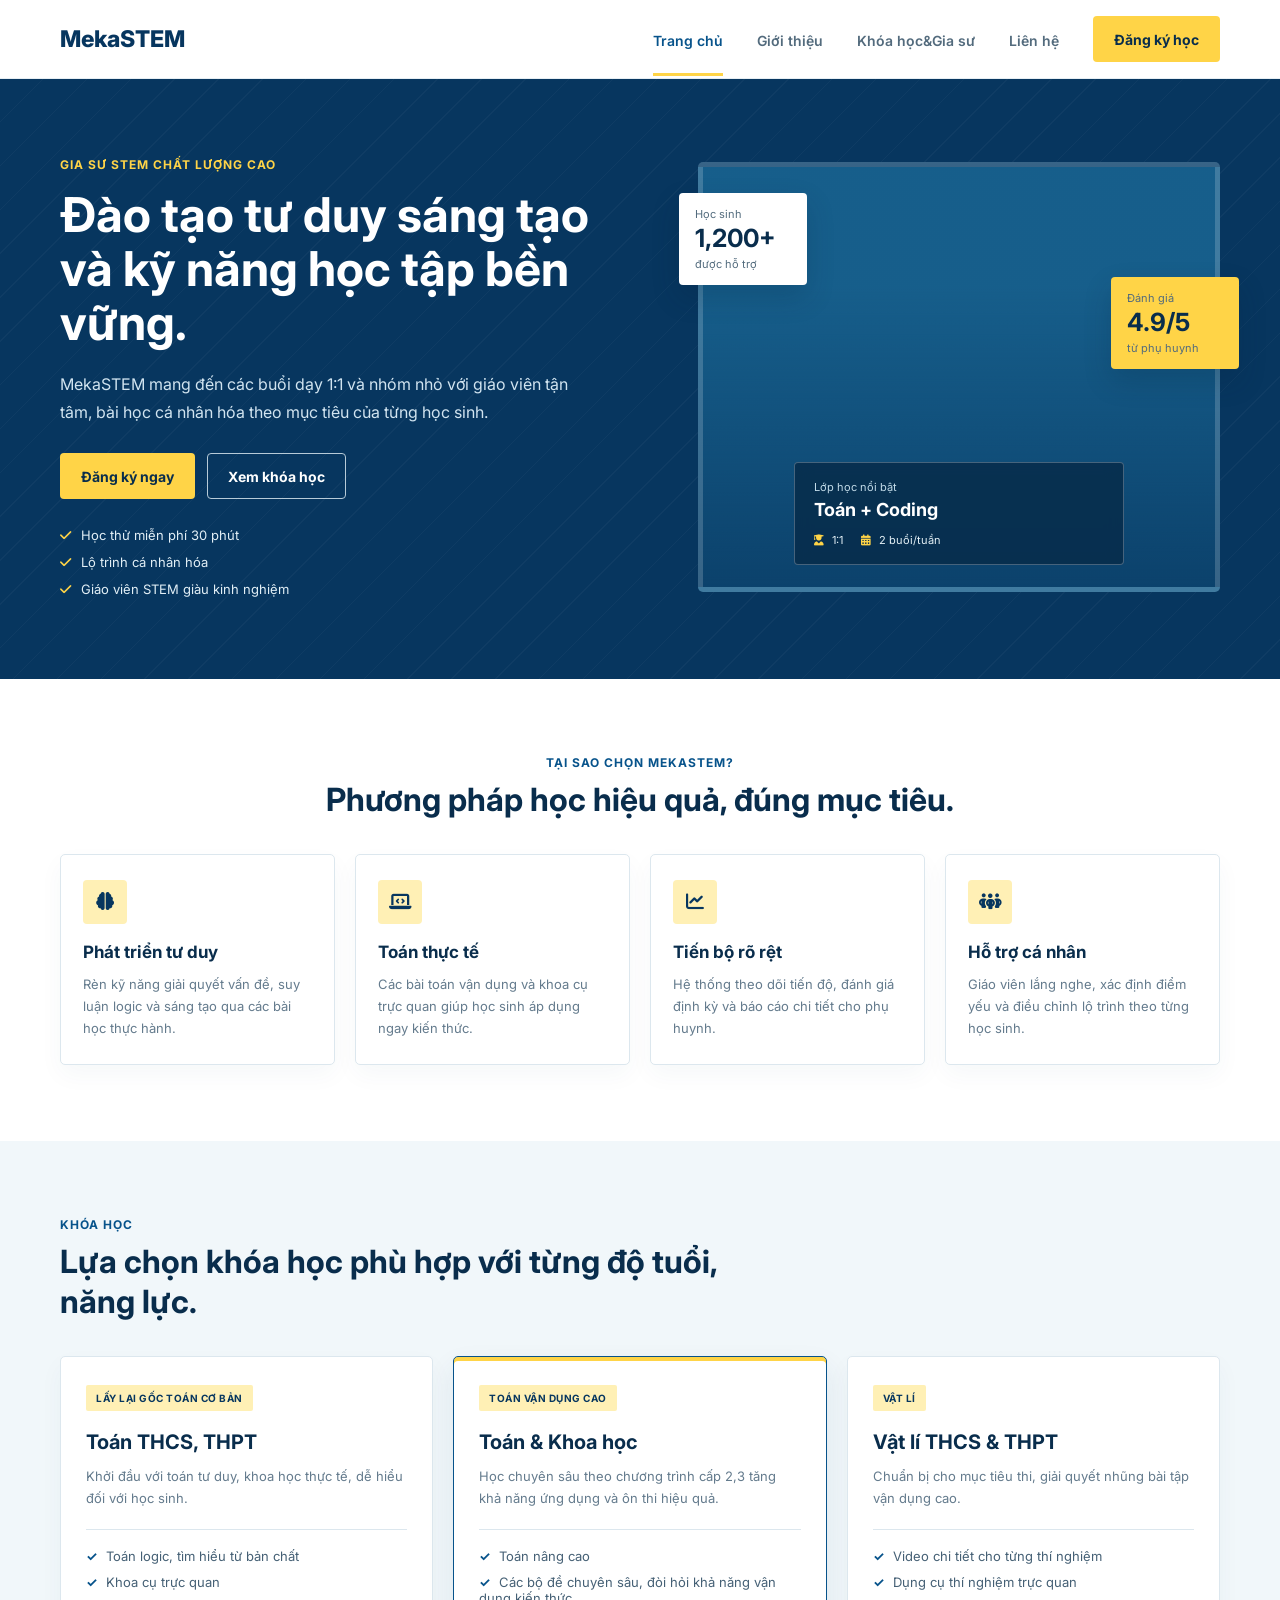
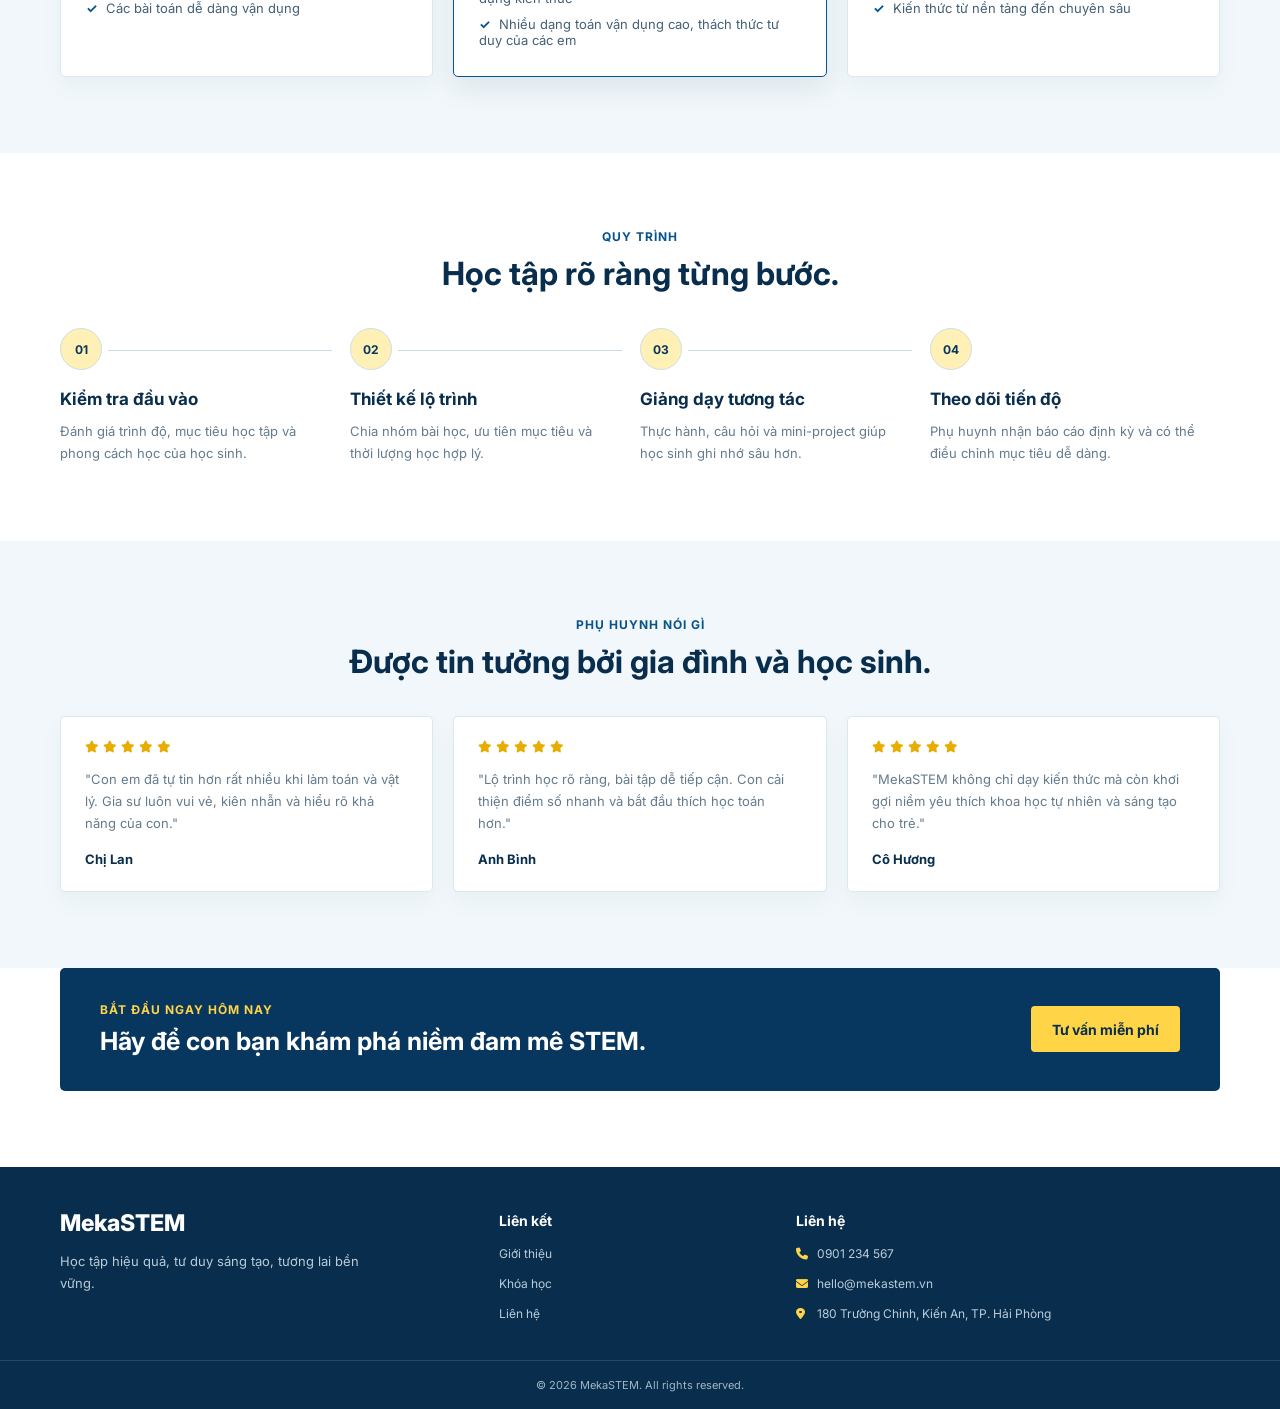
==== index.html @ 57383ab9 "Add files via upload" ====
<!DOCTYPE html>
<html lang="vi">
<head>
    <meta charset="UTF-8">
    <meta name="viewport" content="width=device-width, initial-scale=1.0">
    <meta name="description" content="MekaSTEM - trung tâm gia sư STEM, toán, khoa học và kỹ năng lập trình cho học sinh.">
    <title>MekaSTEM | Gia sư STEM</title>
    <link rel="preconnect" href="https://fonts.googleapis.com">
    <link rel="preconnect" href="https://fonts.gstatic.com" crossorigin>
    <link href="https://fonts.googleapis.com/css2?family=Inter:wght@400;500;600;700;800&display=swap" rel="stylesheet">
    <link rel="stylesheet" href="https://cdnjs.cloudflare.com/ajax/libs/font-awesome/6.2.0/css/all.min.css">
    <link rel="stylesheet" href="style.css">
</head>
<body>
    <header class="site-header">
        <div class="container nav-wrap">
            <a href="index.html" class="logo">MekaSTEM</a>
            <nav class="navbar" id="navMenu">
                <a href="index.html" class="active">Trang chủ</a>
                <a href="about.html">Giới thiệu</a>
                <a href="courses.html">Khóa học&amp;Gia sư</a>
                <a href="contact.html">Liên hệ</a>
            </nav>
            <a href="contact.html" class="btn btn-primary nav-cta">Đăng ký học</a>
            <button class="menu-toggle" id="menuBtn" aria-label="Mở menu">
                <span></span>
                <span></span>
                <span></span>
            </button>
        </div>
    </header>

    <main>
        <section class="hero">
            <div class="container hero-inner">
                <div class="hero-copy">
                    <p class="eyebrow">Gia sư STEM chất lượng cao</p>
                    <h1>Đào tạo tư duy sáng tạo và kỹ năng học tập bền vững.</h1>
                    <p class="lead">MekaSTEM mang đến các buổi dạy 1:1 và nhóm nhỏ với giáo viên tận tâm, bài học cá nhân hóa theo mục tiêu của từng học sinh.</p>
                    <div class="hero-actions">
                        <a href="contact.html" class="btn btn-primary">Đăng ký ngay</a>
                        <a href="courses.html" class="btn btn-secondary">Xem khóa học</a>
                    </div>
                    <ul class="mini-list">
                        <li><i class="fa-solid fa-check"></i> Học thử miễn phí 30 phút</li>
                        <li><i class="fa-solid fa-check"></i> Lộ trình cá nhân hóa</li>
                        <li><i class="fa-solid fa-check"></i> Giáo viên STEM giàu kinh nghiệm</li>
                    </ul>
                </div>
                <div class="hero-visual" aria-label="Bảng thống kê giảng dạy">
                    <div class="stat-card primary">
                        <span class="stat-tag">Học sinh</span>
                        <strong>1,200+</strong>
                        <small>được hỗ trợ</small>
                    </div>
                    <div class="stat-card accent">
                        <span class="stat-tag">Đánh giá</span>
                        <strong>4.9/5</strong>
                        <small>từ phụ huynh</small>
                    </div>
                    <div class="info-panel">
                        <p class="panel-label">Lớp học nổi bật</p>
                        <h3>Toán + Coding</h3>
                        <div class="small-rows">
                            <span><i class="fa-solid fa-user-graduate"></i> 1:1</span>
                            <span><i class="fa-solid fa-calendar-days"></i> 2 buổi/tuần</span>
                        </div>
                    </div>
                </div>
            </div>
        </section>

        <section class="features section">
            <div class="container">
                <div class="section-heading center">
                    <p class="eyebrow">Tại sao chọn MekaSTEM?</p>
                    <h2>Phương pháp học hiệu quả, đúng mục tiêu.</h2>
                </div>
                <div class="grid-4">
                    <article class="feature-card">
                        <div class="icon-wrap"><i class="fa-solid fa-brain"></i></div>
                        <h3>Phát triển tư duy</h3>
                        <p>Rèn kỹ năng giải quyết vấn đề, suy luận logic và sáng tạo qua các bài học thực hành.</p>
                    </article>
                    <article class="feature-card">
                        <div class="icon-wrap"><i class="fa-solid fa-laptop-code"></i></div>
                        <h3>Toán thực tế</h3>
                        <p>Các bài toán vận dụng và khoa cụ trực quan giúp học sinh áp dụng ngay kiến thức.</p>
                    </article>
                    <article class="feature-card">
                        <div class="icon-wrap"><i class="fa-solid fa-chart-line"></i></div>
                        <h3>Tiến bộ rõ rệt</h3>
                        <p>Hệ thống theo dõi tiến độ, đánh giá định kỳ và báo cáo chi tiết cho phụ huynh.</p>
                    </article>
                    <article class="feature-card">
                        <div class="icon-wrap"><i class="fa-solid fa-people-group"></i></div>
                        <h3>Hỗ trợ cá nhân</h3>
                        <p>Giáo viên lắng nghe, xác định điểm yếu và điều chỉnh lộ trình theo từng học sinh.</p>
                    </article>
                </div>
            </div>
        </section>

        <section class="courses section alt-bg">
            <div class="container">
                <div class="section-heading">
                    <p class="eyebrow">Khóa học</p>
                    <h2>Lựa chọn khóa học phù hợp với từng độ tuổi, năng lực.</h2>
                </div>
                <div class="grid-3">
                    <article class="course-card">
                        <span class="label">Lấy lại gốc toán cơ bản</span>
                        <h3>Toán THCS, THPT</h3>
                        <p>Khởi đầu với toán tư duy, khoa học thực tế, dễ hiểu đối với học sinh.</p>
                        <ul>
                            <li>Toán logic, tìm hiểu từ bản chất</li>
                            <li>Khoa cụ trực quan</li>
                            <li>Các bài toán dễ dàng vận dụng</li>
                        </ul>
                    </article>
                    <article class="course-card featured">
                        <span class="label">Toán vận dụng cao</span>
                        <h3>Toán &amp; Khoa học</h3>
                        <p>Học chuyên sâu theo chương trình cấp 2,3 tăng khả năng ứng dụng và ôn thi hiệu quả.</p>
                        <ul>
                            <li>Toán nâng cao</li>
                            <li>Các bộ đề chuyên sâu, đòi hỏi khả năng vận dụng kiến thức</li>
                            <li>Nhiều dạng toán vận dụng cao, thách thức tư duy của các em</li>
                        </ul>
                    </article>
                    <article class="course-card">
                        <span class="label">Vật lí</span>
                        <h3>Vật lí THCS &amp; THPT</h3>
                        <p>Chuẩn bị cho mục tiêu thi, giải quyết nhũng bài tập vận dụng cao.</p>
                        <ul>
                            <li>Video chi tiết cho từng thí nghiệm</li>
                            <li>Dụng cụ thí nghiệm trực quan</li>
                            <li>Kiến thức từ nền tảng đến chuyên sâu</li>
                        </ul>
                    </article>
                </div>
            </div>
        </section>

        <section class="process section">
            <div class="container">
                <div class="section-heading center">
                    <p class="eyebrow">Quy trình</p>
                    <h2>Học tập rõ ràng từng bước.</h2>
                </div>
                <div class="steps">
                    <div class="step-item">
                        <span>01</span>
                        <h3>Kiểm tra đầu vào</h3>
                        <p>Đánh giá trình độ, mục tiêu học tập và phong cách học của học sinh.</p>
                    </div>
                    <div class="step-item">
                        <span>02</span>
                        <h3>Thiết kế lộ trình</h3>
                        <p>Chia nhóm bài học, ưu tiên mục tiêu và thời lượng học hợp lý.</p>
                    </div>
                    <div class="step-item">
                        <span>03</span>
                        <h3>Giảng dạy tương tác</h3>
                        <p>Thực hành, câu hỏi và mini-project giúp học sinh ghi nhớ sâu hơn.</p>
                    </div>
                    <div class="step-item">
                        <span>04</span>
                        <h3>Theo dõi tiến độ</h3>
                        <p>Phụ huynh nhận báo cáo định kỳ và có thể điều chỉnh mục tiêu dễ dàng.</p>
                    </div>
                </div>
            </div>
        </section>

        <section class="testimonials section alt-bg">
            <div class="container">
                <div class="section-heading center">
                    <p class="eyebrow">Phụ huynh nói gì</p>
                    <h2>Được tin tưởng bởi gia đình và học sinh.</h2>
                </div>
                <div class="grid-3">
                    <article class="quote-card">
                        <div class="stars"><i class="fa-solid fa-star"></i><i class="fa-solid fa-star"></i><i class="fa-solid fa-star"></i><i class="fa-solid fa-star"></i><i class="fa-solid fa-star"></i></div>
                        <p>"Con em đã tự tin hơn rất nhiều khi làm toán và vật lý. Gia sư luôn vui vẻ, kiên nhẫn và hiểu rõ khả năng của con."</p>
                        <h4>Chị Lan</h4>
                    </article>
                    <article class="quote-card">
                        <div class="stars"><i class="fa-solid fa-star"></i><i class="fa-solid fa-star"></i><i class="fa-solid fa-star"></i><i class="fa-solid fa-star"></i><i class="fa-solid fa-star"></i></div>
                        <p>"Lộ trình học rõ ràng, bài tập dễ tiếp cận. Con cải thiện điểm số nhanh và bắt đầu thích học toán hơn."</p>
                        <h4>Anh Bình</h4>
                    </article>
                    <article class="quote-card">
                        <div class="stars"><i class="fa-solid fa-star"></i><i class="fa-solid fa-star"></i><i class="fa-solid fa-star"></i><i class="fa-solid fa-star"></i><i class="fa-solid fa-star"></i></div>
                        <p>"MekaSTEM không chỉ dạy kiến thức mà còn khơi gợi niềm yêu thích khoa học tự nhiên và sáng tạo cho trẻ."</p>
                        <h4>Cô Hương</h4>
                    </article>
                </div>
            </div>
        </section>

        <section class="cta-banner section">
            <div class="container cta-inner">
                <div>
                    <p class="eyebrow">Bắt đầu ngay hôm nay</p>
                    <h2>Hãy để con bạn khám phá niềm đam mê STEM.</h2>
                </div>
                <a href="contact.html" class="btn btn-primary">Tư vấn miễn phí</a>
            </div>
        </section>
    </main>

    <footer class="site-footer">
        <div class="container footer-inner">
            <div>
                <a href="index.html" class="logo">MekaSTEM</a>
                <p>Học tập hiệu quả, tư duy sáng tạo, tương lai bền vững.</p>
            </div>
            <div>
                <h4>Liên kết</h4>
                <ul>
                    <li><a href="about.html">Giới thiệu</a></li>
                    <li><a href="courses.html">Khóa học</a></li>
                    <li><a href="contact.html">Liên hệ</a></li>
                </ul>
            </div>
            <div>
                <h4>Liên hệ</h4>
                <ul>
                    <li><i class="fa-solid fa-phone"></i> 0901 234 567</li>
                    <li><i class="fa-solid fa-envelope"></i> hello@mekastem.vn</li>
                    <li><i class="fa-solid fa-location-dot"></i> 180 Trường Chinh, Kiến An, TP. Hải Phòng</li>
                </ul>
            </div>
        </div>
        <div class="copyright">
            © 2026 MekaSTEM. All rights reserved.
        </div>
    </footer>

    <script src="script.js"></script>
</body>
</html>
---- style.css ----
:root {
	--blue: #07538b;
	--blue-deep: #07365f;
	--blue-dark: #092d4c;
	--yellow: #ffd447;
	--ink: #17364f;
	--muted: #647b8d;
	--line: #dce7ee;
	--paper: #fff;
	--soft: #f1f7fa;
}

*,
*::before,
*::after {
	box-sizing: border-box;
}

html {
	scroll-behavior: smooth;
}

body {
	margin: 0;
	color: var(--ink);
	background: var(--paper);
	font-family: 'Inter', sans-serif;
	-webkit-font-smoothing: antialiased;
}

a {
	color: inherit;
	text-decoration: none;
}

img {
	max-width: 100%;
}

.container {
	width: min(1160px, calc(100% - 48px));
	margin: 0 auto;
}

.site-header {
	position: sticky;
	top: 0;
	z-index: 5;
	border-bottom: 1px solid #e6eef3;
	background: rgb(255 255 255 / 96%);
	backdrop-filter: blur(12px);
}

.nav-wrap {
	min-height: 78px;
	display: flex;
	align-items: center;
	justify-content: space-between;
	gap: 34px;
}

.logo {
	color: var(--blue-deep);
	font-size: 23px;
	font-weight: 800;
}

.navbar {
	display: flex;
	align-items: center;
	gap: 34px;
	margin-left: auto;
}

.navbar a {
	position: relative;
	padding: 29px 0 27px;
	color: #536b7d;
	font-size: 14px;
	font-weight: 600;
	transition: color .2s ease;
}

.navbar a:hover,
.navbar a.active {
	color: var(--blue);
}

.navbar a.active::after {
	position: absolute;
	right: 0;
	bottom: 0;
	left: 0;
	height: 3px;
	background: var(--yellow);
	content: '';
}

.btn {
	min-height: 46px;
	display: inline-flex;
	align-items: center;
	justify-content: center;
	gap: 10px;
	padding: 0 20px;
	border: 1px solid transparent;
	border-radius: 4px;
	font-size: 14px;
	font-weight: 700;
	transition: background .2s ease, color .2s ease, transform .2s ease;
}

.btn:hover {
	transform: translateY(-1px);
}

.btn-primary {
	color: var(--blue-dark);
	background: var(--yellow);
}

.btn-primary:hover {
	background: #ffe278;
}

.btn-secondary {
	border-color: #b7cbd8;
	color: #fff;
	background: transparent;
}

.btn-secondary:hover {
	border-color: #fff;
	background: rgb(255 255 255 / 10%);
}

.menu-toggle {
	display: none;
}

.hero,
.page-banner {
	position: relative;
	overflow: hidden;
	color: #fff;
	background-color: var(--blue-deep);
	background-image: repeating-linear-gradient(135deg, transparent 0 30px, rgb(255 255 255 / 3%) 30px 31px);
}

.hero-inner {
	min-height: 600px;
	display: grid;
	grid-template-columns: 1.05fr .95fr;
	align-items: center;
	gap: 62px;
	padding-top: 54px;
	padding-bottom: 58px;
}

.hero-copy {
	max-width: 570px;
}

.eyebrow {
	margin: 0 0 16px;
	color: var(--yellow);
	font-size: 12px;
	font-weight: 700;
	letter-spacing: 1px;
	text-transform: uppercase;
}

.hero h1,
.page-banner h1 {
	max-width: 650px;
	margin: 0;
	font-size: 48px;
	font-weight: 700;
	line-height: 1.13;
}

.lead {
	max-width: 510px;
	margin: 20px 0 0;
	color: #d1e4f0;
	font-size: 16px;
	line-height: 1.75;
}

.hero-actions {
	display: flex;
	flex-wrap: wrap;
	gap: 12px;
	margin-top: 27px;
}

.mini-list {
	display: grid;
	gap: 11px;
	margin: 28px 0 0;
	padding: 0;
	color: #e2eff6;
	font-size: 13px;
	list-style: none;
}

.mini-list li {
	display: flex;
	align-items: center;
	gap: 10px;
}

.mini-list i {
	color: var(--yellow);
}

.hero-visual {
	position: relative;
	min-height: 430px;
	display: flex;
	align-items: flex-end;
	justify-content: center;
	padding: 22px;
	border: 5px solid rgb(255 255 255 / 18%);
	border-radius: 5px;
	background-color: #17608d;
	background-image: linear-gradient(180deg, rgb(7 54 95 / 4%) 28%, rgb(7 54 95 / 72%) 100%), url('https://images.unsplash.com/photo-1581092921461-eab62e97a780?auto=format&fit=crop&w=1100&q=85');
	background-position: center;
	background-size: cover;
}

.stat-card {
	position: absolute;
	z-index: 1;
	min-width: 128px;
	display: grid;
	gap: 4px;
	padding: 14px 16px;
	border-radius: 4px;
	color: var(--blue-dark);
	background: #fff;
	box-shadow: 0 12px 28px rgb(3 35 60 / 20%);
}

.stat-card.primary {
	top: 26px;
	left: -24px;
}

.stat-card.accent {
	top: 110px;
	right: -24px;
	background: var(--yellow);
}

.stat-tag,
.stat-card small {
	color: #526b7d;
	font-size: 11px;
}

.stat-card strong {
	font-size: 25px;
	line-height: 1.1;
}

.info-panel {
	width: min(100%, 330px);
	padding: 17px 19px;
	border: 1px solid rgb(255 255 255 / 25%);
	border-radius: 4px;
	color: #fff;
	background: rgb(7 45 76 / 88%);
	backdrop-filter: blur(8px);
}

.panel-label {
	margin: 0 0 5px;
	color: #c3dce9;
	font-size: 11px;
}

.info-panel h3 {
	margin: 0;
	font-size: 18px;
}

.small-rows {
	display: flex;
	flex-wrap: wrap;
	gap: 18px;
	margin-top: 13px;
	color: #e5f1f7;
	font-size: 11px;
}

.small-rows i {
	margin-right: 5px;
	color: var(--yellow);
}

.section {
	padding: 76px 0;
}

.alt-bg {
	background: var(--soft);
}

.section-heading {
	max-width: 680px;
	margin-bottom: 34px;
}

.section-heading.center {
	margin-right: auto;
	margin-left: auto;
	text-align: center;
}

.section-heading .eyebrow {
	margin-bottom: 10px;
	color: var(--blue);
}

.section-heading h2,
.cta-inner h2 {
	margin: 0;
	color: var(--blue-dark);
	font-size: 32px;
	line-height: 1.25;
}

.section-heading > p:last-child {
	color: var(--muted);
	line-height: 1.7;
}

.grid-4,
.grid-3 {
	display: grid;
	gap: 20px;
}

.grid-4 {
	grid-template-columns: repeat(4, minmax(0, 1fr));
}

.grid-3 {
	grid-template-columns: repeat(3, minmax(0, 1fr));
}

.feature-card,
.course-card,
.teacher-card,
.value-card,
.quote-card,
.schedule-item {
	border: 1px solid var(--line);
	border-radius: 5px;
	background: #fff;
	box-shadow: 0 10px 24px rgb(22 66 95 / 4%);
}

.feature-card,
.value-card {
	padding: 25px 22px;
}

.icon-wrap {
	width: 44px;
	height: 44px;
	display: grid;
	place-items: center;
	border-radius: 4px;
	color: var(--blue-deep);
	background: #fff0b5;
	font-size: 18px;
}

.feature-card h3,
.course-card h3,
.teacher-card h3,
.value-card h3,
.step-item h3,
.schedule-item h3 {
	margin: 17px 0 9px;
	color: var(--blue-dark);
	font-size: 17px;
	line-height: 1.35;
}

.feature-card p,
.course-card p,
.teacher-card p,
.value-card p,
.step-item p,
.quote-card p,
.schedule-item p {
	margin: 0;
	color: var(--muted);
	font-size: 13px;
	line-height: 1.7;
}

.course-card {
	position: relative;
	padding: 28px 25px;
}

.course-card.featured {
	border-color: var(--blue);
	box-shadow: inset 0 4px 0 var(--yellow), 0 12px 28px rgb(22 66 95 / 9%);
}

.course-card .label {
	display: inline-flex;
	align-items: center;
	min-height: 26px;
	padding: 0 10px;
	border-radius: 2px;
	color: var(--blue-deep);
	background: #fff0b5;
	font-size: 10px;
	font-weight: 700;
	letter-spacing: .5px;
	text-transform: uppercase;
}

.course-card h3 {
	margin-top: 18px;
	font-size: 20px;
}

.course-card ul {
	display: grid;
	gap: 10px;
	margin: 20px 0 0;
	padding: 18px 0 0;
	border-top: 1px solid var(--line);
	color: #456075;
	font-size: 13px;
	list-style: none;
}

.course-card li::before {
	margin-right: 9px;
	color: var(--blue);
	content: '\2713';
	font-weight: 700;
}

.detail-card .price {
	margin-top: 14px;
	color: var(--blue);
	font-size: 18px;
	font-weight: 700;
}

.detail-card .btn {
	width: 100%;
	margin-top: 23px;
}

.detail-card .btn-secondary {
	border-color: #b7cbd8;
	color: var(--blue-deep);
}

.detail-card .btn-secondary:hover {
	border-color: var(--blue);
	color: #fff;
	background: var(--blue);
}

.steps {
	display: grid;
	grid-template-columns: repeat(4, minmax(0, 1fr));
	gap: 0;
}

.step-item {
	position: relative;
	padding: 0 22px 0 0;
}

.step-item:not(:last-child)::after {
	position: absolute;
	top: 22px;
	right: 18px;
	left: 48px;
	height: 1px;
	background: #cbdce6;
	content: '';
}

.step-item > span {
	width: 42px;
	height: 42px;
	display: grid;
	place-items: center;
	border: 1px solid #cfdee7;
	border-radius: 50%;
	color: var(--blue-deep);
	background: #fff0b5;
	font-size: 12px;
	font-weight: 700;
}

.step-item h3 {
	margin-top: 18px;
}

.quote-card {
	padding: 24px;
}

.stars {
	display: flex;
	gap: 4px;
	margin-bottom: 15px;
	color: #e8ad00;
	font-size: 12px;
}

.quote-card h4 {
	margin: 17px 0 0;
	color: var(--blue-dark);
	font-size: 13px;
}

.cta-banner {
	padding: 0 0 76px;
}

.cta-inner {
	display: flex;
	align-items: center;
	justify-content: space-between;
	gap: 28px;
	padding: 34px 40px;
	border-radius: 5px;
	color: #fff;
	background: var(--blue-deep);
}

.cta-inner .eyebrow {
	margin-bottom: 9px;
}

.cta-inner h2 {
	max-width: 620px;
	color: #fff;
	font-size: 25px;
}

.page-banner-inner {
	min-height: 310px;
	display: flex;
	flex-direction: column;
	align-items: flex-start;
	justify-content: center;
	padding-top: 40px;
	padding-bottom: 40px;
}

.page-banner .eyebrow {
	margin-bottom: 14px;
}

.page-banner h1 {
	max-width: 760px;
	font-size: 43px;
}

.story-grid {
	display: grid;
	grid-template-columns: 1.1fr .9fr;
	align-items: center;
	gap: 70px;
}

.story-grid .eyebrow {
	margin-bottom: 10px;
	color: var(--blue);
}

.story-grid h2 {
	margin: 0 0 18px;
	color: var(--blue-dark);
	font-size: 30px;
	line-height: 1.3;
}

.story-grid p:not(.eyebrow) {
	color: var(--muted);
	font-size: 14px;
	line-height: 1.8;
}

.story-box {
	display: grid;
	grid-template-columns: 1fr 1fr;
	gap: 1px;
	padding: 1px;
	border: 1px solid #d5e3eb;
	border-radius: 5px;
	background: #d5e3eb;
}

.stat-badge {
	min-height: 145px;
	display: flex;
	flex-direction: column;
	justify-content: center;
	gap: 7px;
	padding: 22px;
	background: #fff;
}

.stat-badge:first-child {
	border-radius: 4px 0 0;
}

.stat-badge:last-child {
	grid-column: 1 / -1;
	min-height: 115px;
	border-top: 1px solid #d5e3eb;
	border-radius: 0 0 4px 4px;
}

.stat-badge strong {
	color: var(--blue);
	font-size: 32px;
}

.stat-badge span {
	color: var(--muted);
	font-size: 12px;
}

.teacher-card {
	padding: 25px;
	text-align: center;
}

.teacher-avatar {
	width: 76px;
	height: 76px;
	display: grid;
	place-items: center;
	margin: 0 auto;
	border: 4px solid #fff0b5;
	border-radius: 50%;
	color: #fff;
	background: var(--blue);
	font-size: 20px;
	font-weight: 700;
}

.teacher-card h3 {
	margin-top: 18px;
}

.value-card {
	border-top: 3px solid var(--yellow);
}

.value-card > i {
	color: var(--blue);
	font-size: 22px;
}

.schedule-grid {
	display: grid;
	grid-template-columns: repeat(3, minmax(0, 1fr));
	gap: 18px;
}

.schedule-item {
	padding: 22px 24px;
	border-left: 4px solid var(--yellow);
}

.schedule-item h3 {
	margin: 0 0 7px;
}

.site-footer {
	padding-top: 42px;
	color: #d9e7ef;
	background: var(--blue-dark);
}

.footer-inner {
	display: grid;
	grid-template-columns: 1.1fr .7fr 1.2fr;
	gap: 50px;
	padding-bottom: 36px;
}

.site-footer .logo,
.site-footer h4 {
	color: #fff;
}

.site-footer p {
	max-width: 300px;
	color: #b9ccda;
	font-size: 13px;
	line-height: 1.7;
}

.site-footer h4 {
	margin: 3px 0 15px;
	font-size: 14px;
}

.site-footer ul {
	display: grid;
	gap: 11px;
	margin: 0;
	padding: 0;
	list-style: none;
}

.site-footer li,
.site-footer li a {
	color: #b9ccda;
	font-size: 12px;
	line-height: 1.6;
}

.site-footer li i {
	width: 18px;
	color: var(--yellow);
}

.site-footer li a:hover {
	color: #fff;
}

.copyright {
	padding: 17px 24px;
	border-top: 1px solid rgb(255 255 255 / 12%);
	color: #9fb6c7;
	font-size: 11px;
	text-align: center;
}

.schedule-item p {
	color: var(--blue);
	font-weight: 700;
}

@media (max-width: 1000px) {
	.hero-inner {
		grid-template-columns: 1fr .85fr;
		gap: 38px;
	}

	.hero h1,
	.page-banner h1 {
		font-size: 41px;
	}

	.grid-4 {
		grid-template-columns: repeat(2, minmax(0, 1fr));
	}

	.story-grid {
		gap: 42px;
	}
}

@media (max-width: 760px) {
	.container {
		width: min(100% - 36px, 600px);
	}

	.nav-wrap {
		min-height: 68px;
	}

	.nav-cta {
		display: none;
	}

	.menu-toggle {
		width: 42px;
		height: 42px;
		display: grid;
		align-content: center;
		justify-items: center;
		gap: 5px;
		border: 1px solid var(--line);
		border-radius: 3px;
		background: #fff;
		cursor: pointer;
	}

	.menu-toggle span {
		width: 18px;
		height: 2px;
		background: var(--blue-deep);
	}

	.navbar {
		position: absolute;
		top: 100%;
		right: 0;
		left: 0;
		display: none;
		align-items: stretch;
		gap: 0;
		padding: 8px 18px 14px;
		border-top: 1px solid #e6eef3;
		background: #fff;
		box-shadow: 0 12px 18px rgb(9 45 76 / 10%);
	}

	.navbar.open {
		display: grid;
	}

	.navbar a {
		padding: 13px 0;
	}

	.navbar a.active::after {
		right: auto;
		width: 25px;
	}

	.hero-inner {
		min-height: auto;
		grid-template-columns: 1fr;
		gap: 38px;
		padding-top: 48px;
		padding-bottom: 48px;
	}

	.hero h1,
	.page-banner h1 {
		font-size: 38px;
	}

	.hero-visual {
		min-height: 340px;
		margin: 0 12px;
	}

	.section {
		padding: 56px 0;
	}

	.grid-3,
	.schedule-grid {
		grid-template-columns: repeat(2, minmax(0, 1fr));
	}

	.story-grid {
		grid-template-columns: 1fr;
		gap: 28px;
	}

	.steps {
		grid-template-columns: repeat(2, minmax(0, 1fr));
		gap: 28px 12px;
	}

	.step-item:not(:last-child)::after {
		display: none;
	}

	.cta-inner {
		align-items: flex-start;
		flex-direction: column;
		padding: 28px;
	}

	.footer-inner {
		grid-template-columns: 1fr 1fr;
		gap: 28px;
	}

	.footer-inner > div:first-child {
		grid-column: 1 / -1;
	}
}

@media (max-width: 520px) {
	.container {
		width: calc(100% - 30px);
	}

	.hero h1,
	.page-banner h1 {
		font-size: 33px;
	}

	.hero-visual {
		min-height: 300px;
	}

	.stat-card.primary {
		left: -10px;
	}

	.stat-card.accent {
		right: -10px;
	}

	.grid-4,
	.grid-3,
	.schedule-grid {
		grid-template-columns: 1fr;
	}

	.section-heading h2,
	.story-grid h2 {
		font-size: 26px;
	}

	.steps {
		grid-template-columns: 1fr;
	}

	.footer-inner {
		grid-template-columns: 1fr;
		gap: 24px;
	}

	.footer-inner > div:first-child {
		grid-column: auto;
	}
}
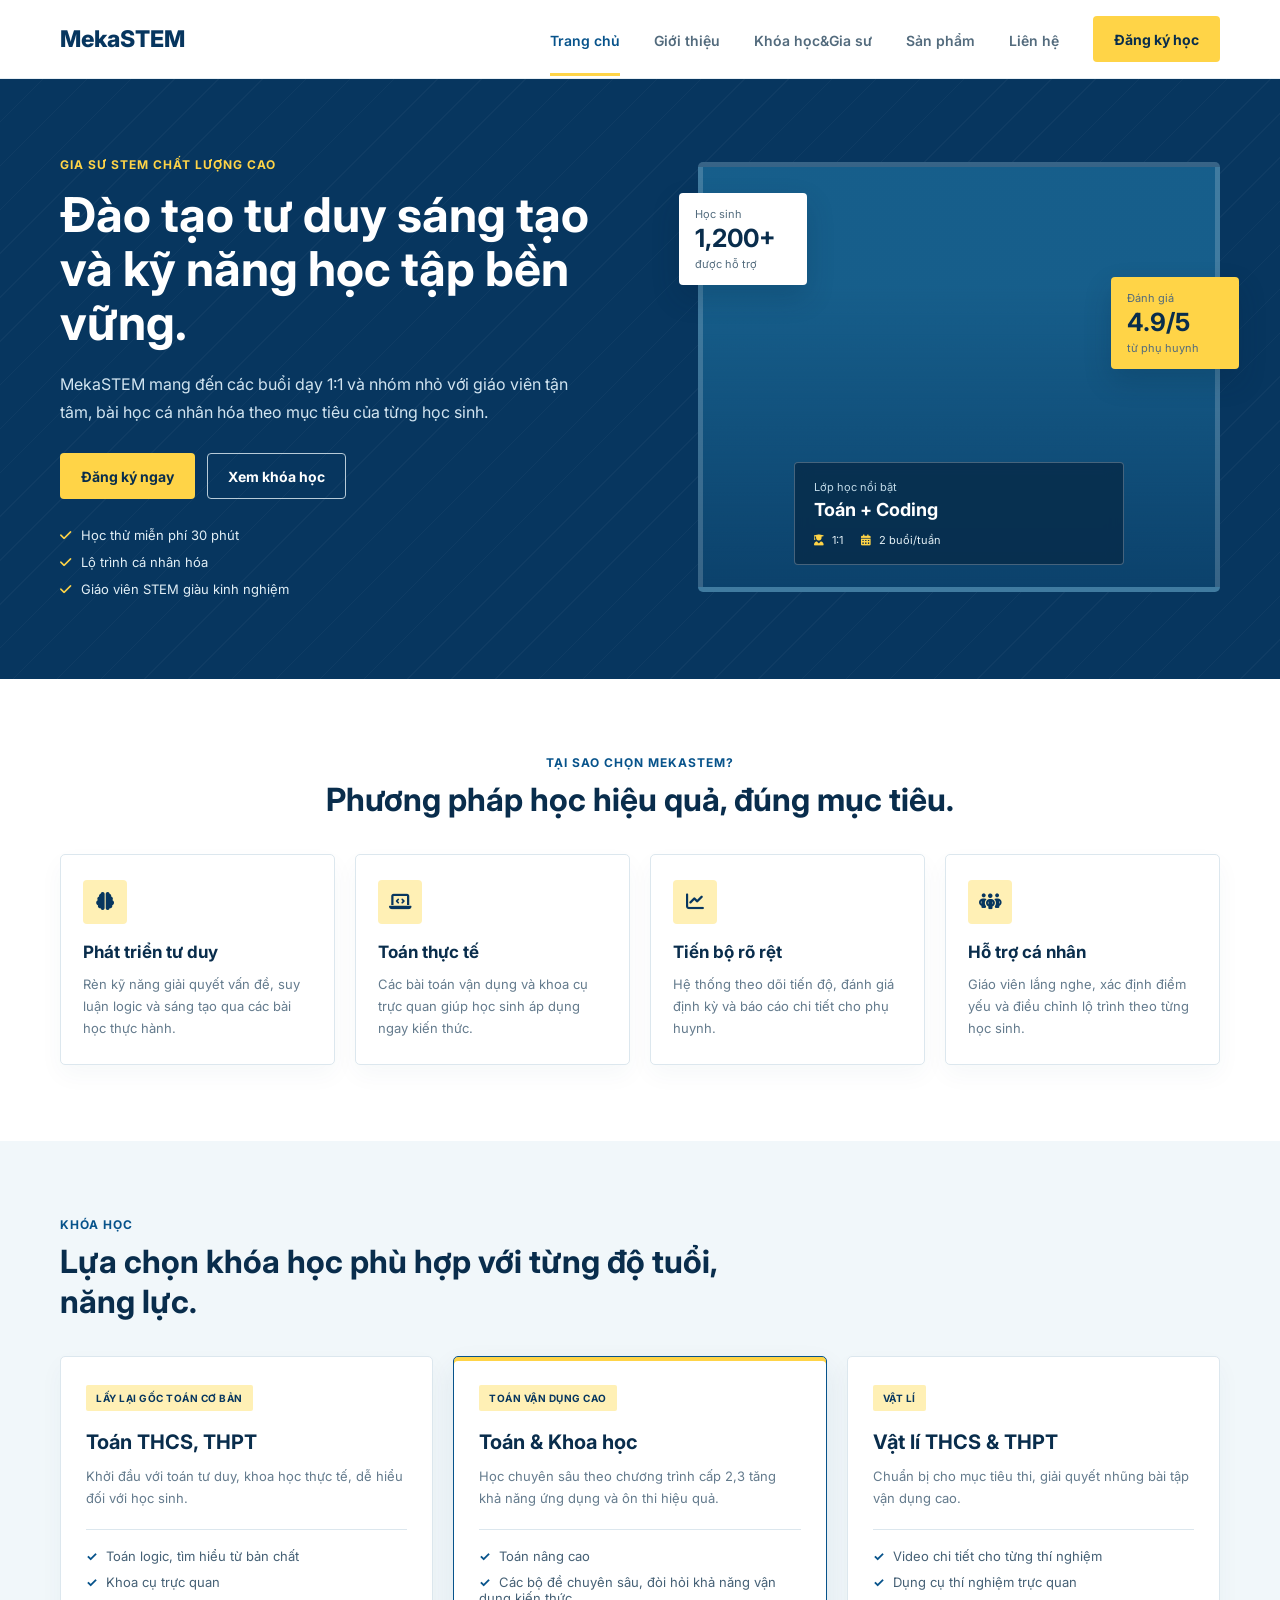
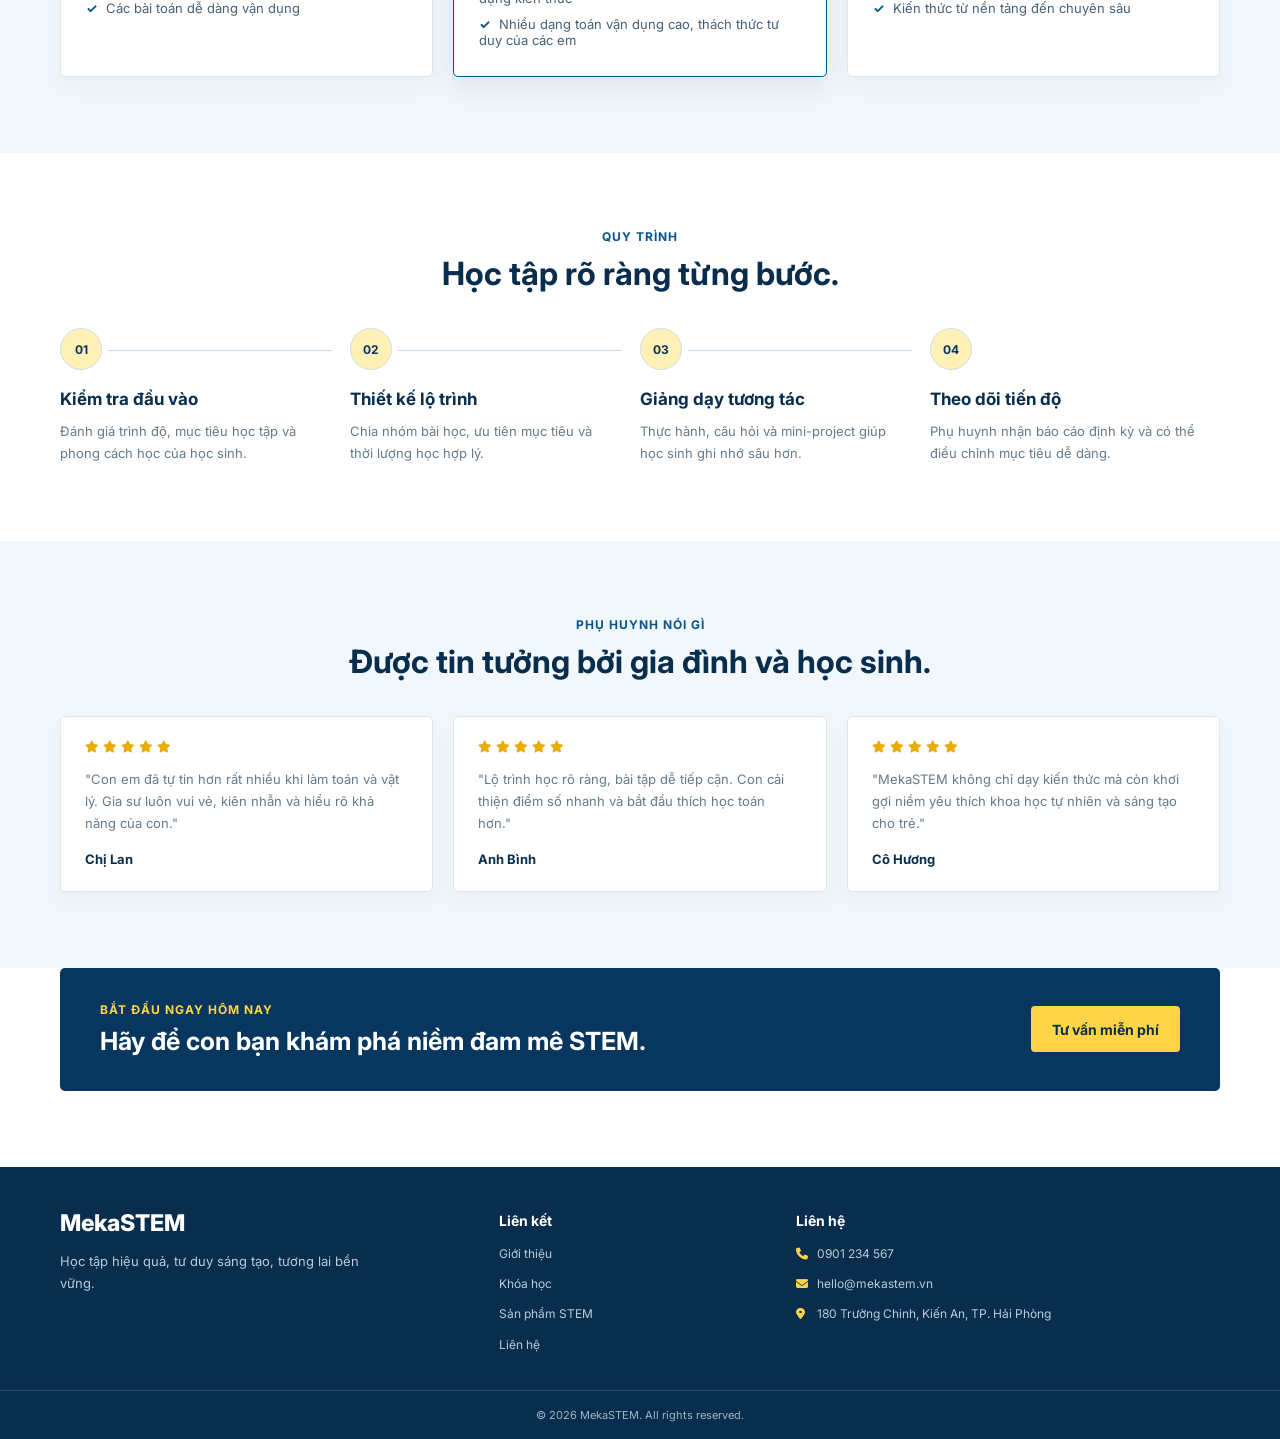
==== commit f33c11cd: "Add files via upload" ====
--- a/index.html
+++ b/index.html
@@ -19,6 +19,7 @@
                 <a href="index.html" class="active">Trang chủ</a>
                 <a href="about.html">Giới thiệu</a>
                 <a href="courses.html">Khóa học&amp;Gia sư</a>
+                <a href="product.html">Sản phẩm</a>
                 <a href="contact.html">Liên hệ</a>
             </nav>
             <a href="contact.html" class="btn btn-primary nav-cta">Đăng ký học</a>
@@ -221,6 +222,7 @@
                 <ul>
                     <li><a href="about.html">Giới thiệu</a></li>
                     <li><a href="courses.html">Khóa học</a></li>
+                    <li><a href="product.html">Sản phẩm STEM</a></li>
                     <li><a href="contact.html">Liên hệ</a></li>
                 </ul>
             </div>
@@ -241,4 +243,3 @@
     <script src="script.js"></script>
 </body>
 </html>
-
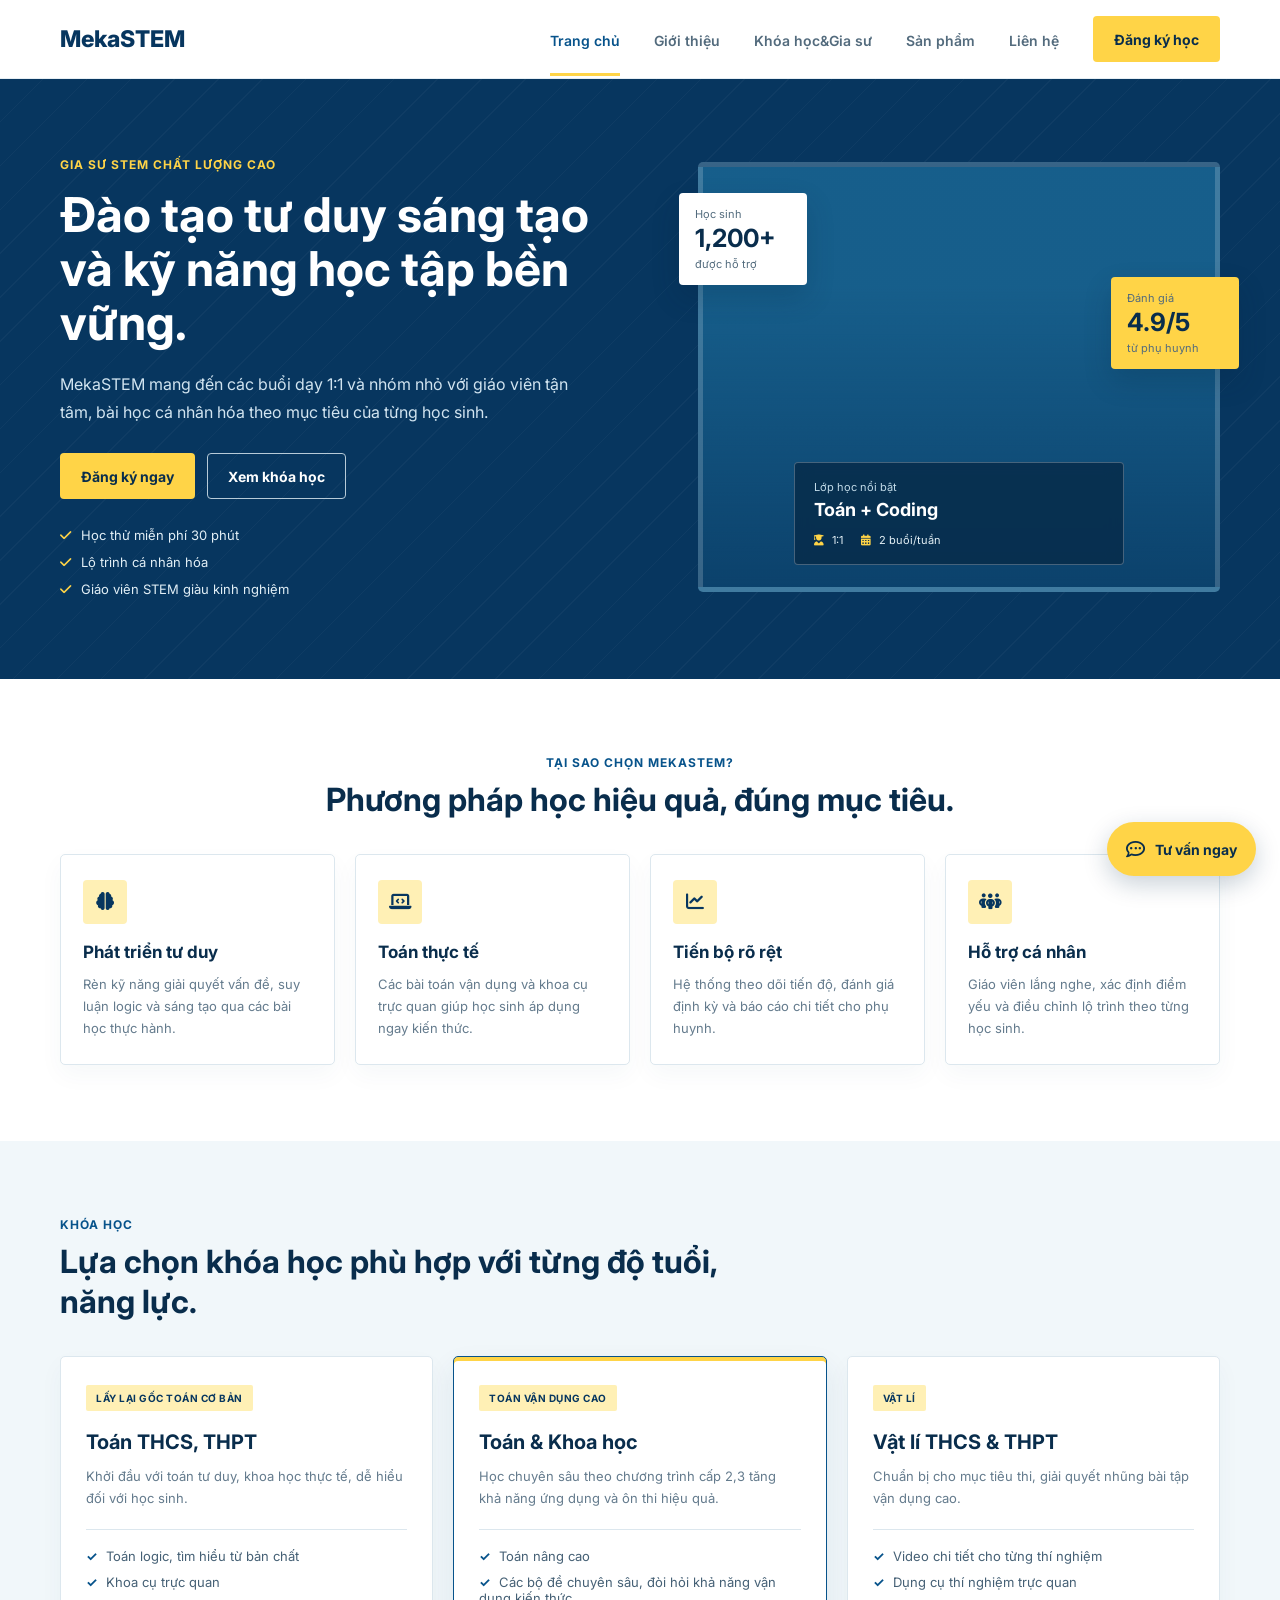
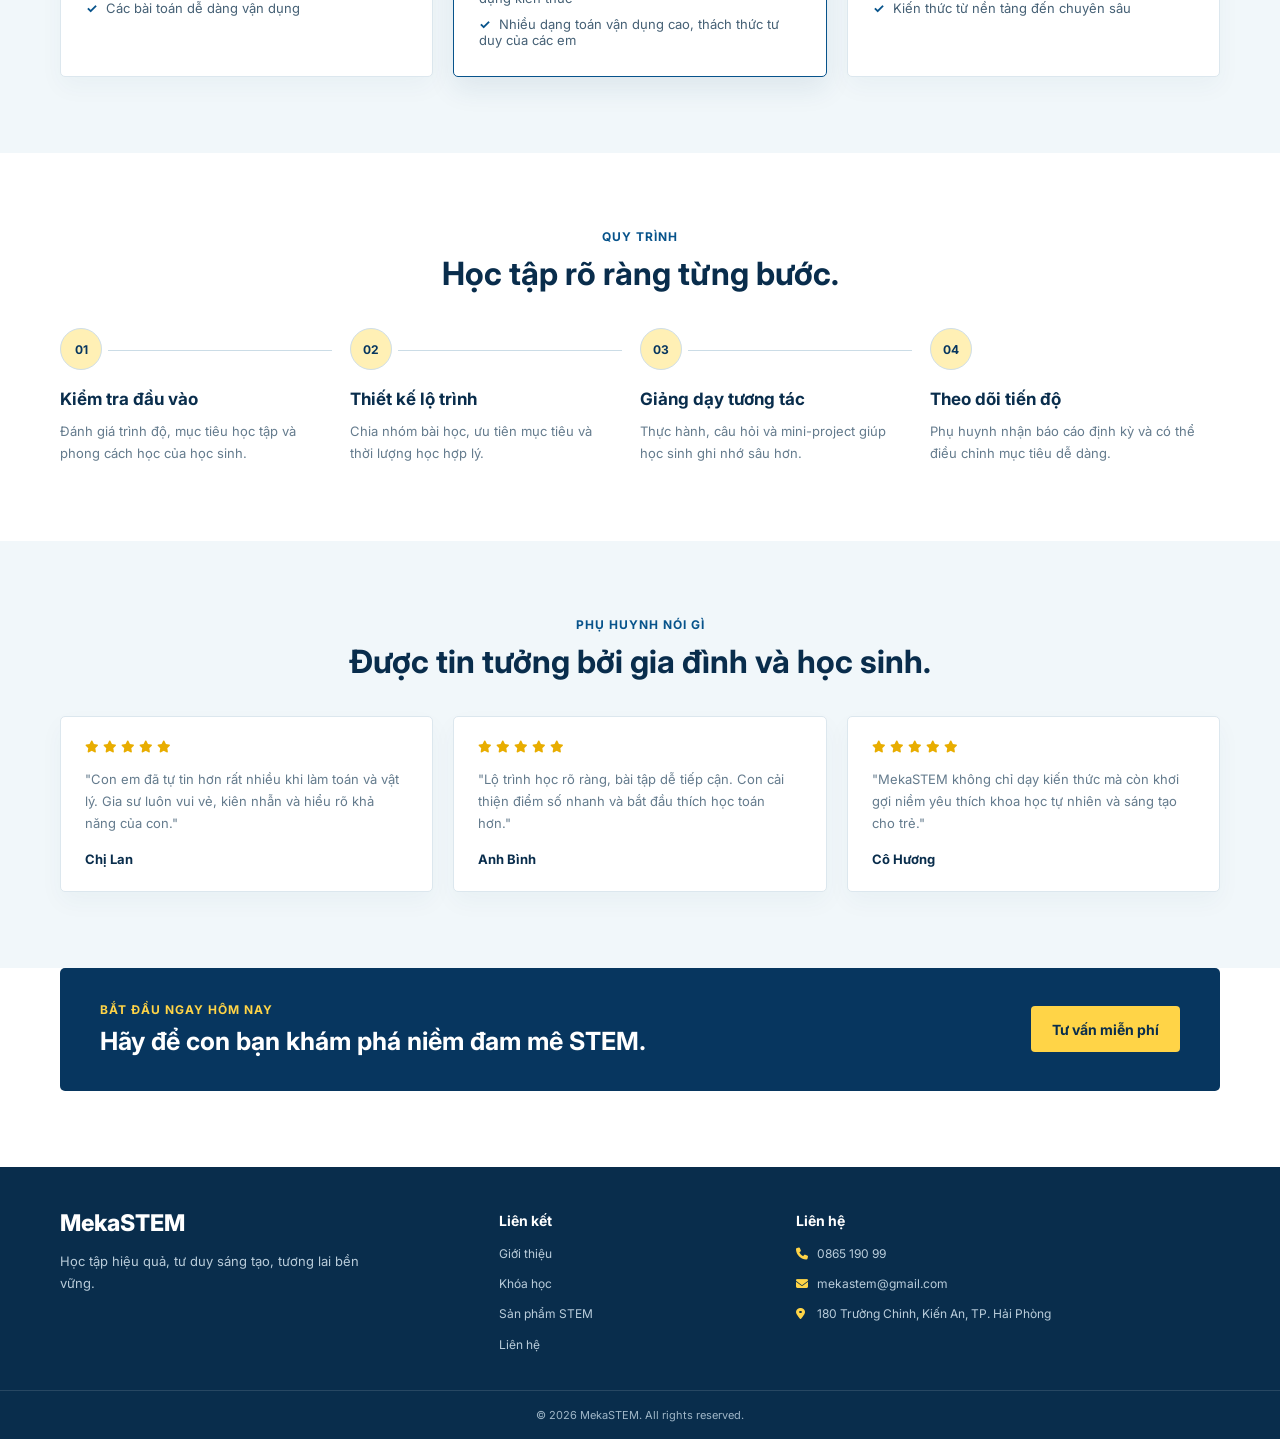
==== commit fa4df3ec: "Add files via upload" ====
--- a/index.html
+++ b/index.html
@@ -229,8 +229,8 @@
             <div>
                 <h4>Liên hệ</h4>
                 <ul>
-                    <li><i class="fa-solid fa-phone"></i> 0901 234 567</li>
-                    <li><i class="fa-solid fa-envelope"></i> hello@mekastem.vn</li>
+                    <li><i class="fa-solid fa-phone"></i> 0865 190 99</li>
+                    <li><i class="fa-solid fa-envelope"></i> mekastem@gmail.com</li>
                     <li><i class="fa-solid fa-location-dot"></i> 180 Trường Chinh, Kiến An, TP. Hải Phòng</li>
                 </ul>
             </div>
--- a/style.css
+++ b/style.css
@@ -935,3 +935,263 @@
 		grid-column: auto;
 	}
 }
+
+.chat-widget {
+	position: fixed;
+	right: 24px;
+	bottom: 24px;
+	z-index: 20;
+	font-family: 'Inter', sans-serif;
+}
+
+.chat-panel {
+	position: absolute;
+	right: 0;
+	bottom: 68px;
+	width: min(370px, calc(100vw - 30px));
+	height: min(540px, calc(100vh - 120px));
+	display: flex;
+	flex-direction: column;
+	overflow: hidden;
+	border: 1px solid var(--line);
+	border-radius: 12px;
+	background: #fff;
+	box-shadow: 0 18px 55px rgb(9 45 76 / 22%);
+}
+
+.chat-panel[hidden] {
+	display: none;
+}
+
+.chat-header {
+	min-height: 72px;
+	display: flex;
+	align-items: center;
+	gap: 12px;
+	padding: 13px 16px;
+	color: #fff;
+	background: var(--blue-deep);
+}
+
+.chat-avatar {
+	width: 40px;
+	height: 40px;
+	display: grid;
+	flex: 0 0 auto;
+	place-items: center;
+	border-radius: 50%;
+	color: var(--blue-deep);
+	background: var(--yellow);
+}
+
+.chat-heading {
+	display: grid;
+	gap: 4px;
+}
+
+.chat-heading strong {
+	font-size: 14px;
+}
+
+.chat-heading > span {
+	color: #d7e8f2;
+	font-size: 11px;
+}
+
+.chat-status-dot {
+	width: 7px;
+	height: 7px;
+	display: inline-block;
+	margin-right: 4px;
+	border-radius: 50%;
+	background: #75d69a;
+}
+
+.chat-close {
+	width: 34px;
+	height: 34px;
+	display: grid;
+	place-items: center;
+	margin-left: auto;
+	border: 0;
+	border-radius: 50%;
+	color: #fff;
+	background: transparent;
+	font-size: 17px;
+	cursor: pointer;
+}
+
+.chat-close:hover {
+	background: rgb(255 255 255 / 13%);
+}
+
+.chat-messages {
+	flex: 1;
+	display: flex;
+	flex-direction: column;
+	gap: 10px;
+	overflow-y: auto;
+	padding: 18px 14px 12px;
+	background: #f5f8fa;
+}
+
+.chat-message {
+	max-width: 88%;
+	padding: 11px 13px;
+	border-radius: 12px;
+	font-size: 13px;
+	line-height: 1.6;
+	overflow-wrap: anywhere;
+	white-space: pre-wrap;
+}
+
+.chat-message-assistant {
+	align-self: flex-start;
+	border: 1px solid #e5edf2;
+	border-bottom-left-radius: 4px;
+	color: var(--ink);
+	background: #fff;
+}
+
+.chat-message-user {
+	align-self: flex-end;
+	border-bottom-right-radius: 4px;
+	color: #fff;
+	background: var(--blue);
+}
+
+.chat-action {
+	align-self: flex-start;
+	color: var(--blue);
+	font-size: 12px;
+	font-weight: 700;
+	text-decoration: underline;
+	text-underline-offset: 3px;
+}
+
+.chat-suggestions {
+	display: flex;
+	gap: 7px;
+	overflow-x: auto;
+	padding: 10px 12px;
+	border-top: 1px solid #edf1f4;
+	scrollbar-width: thin;
+}
+
+.chat-suggestion {
+	flex: 0 0 auto;
+	padding: 7px 10px;
+	border: 1px solid #cbdce6;
+	border-radius: 16px;
+	color: var(--blue-deep);
+	background: #fff;
+	font: inherit;
+	font-size: 11px;
+	cursor: pointer;
+}
+
+.chat-suggestion:hover {
+	border-color: var(--blue);
+	background: #f1f7fa;
+}
+
+.chat-form {
+	display: flex;
+	gap: 8px;
+	padding: 10px 12px;
+	border-top: 1px solid #edf1f4;
+}
+
+.chat-form input {
+	width: 100%;
+	min-width: 0;
+	padding: 11px 12px;
+	border: 1px solid #dce7ee;
+	border-radius: 7px;
+	color: var(--ink);
+	font: inherit;
+	font-size: 13px;
+}
+
+.chat-form input:focus {
+	border-color: var(--blue);
+	outline: 2px solid rgb(7 83 139 / 13%);
+}
+
+.chat-form button {
+	width: 42px;
+	flex: 0 0 auto;
+	border: 0;
+	border-radius: 7px;
+	color: var(--blue-dark);
+	background: var(--yellow);
+	cursor: pointer;
+}
+
+.chat-form button:hover {
+	background: #ffe278;
+}
+
+.chat-disclaimer {
+	margin: 0;
+	padding: 0 12px 10px;
+	color: var(--muted);
+	font-size: 10px;
+	text-align: center;
+}
+
+.chat-launcher {
+	min-height: 54px;
+	display: inline-flex;
+	align-items: center;
+	justify-content: center;
+	gap: 10px;
+	padding: 0 19px;
+	border: 0;
+	border-radius: 28px;
+	color: var(--blue-dark);
+	background: var(--yellow);
+	box-shadow: 0 8px 24px rgb(9 45 76 / 22%);
+	font: inherit;
+	font-size: 14px;
+	font-weight: 700;
+	cursor: pointer;
+	transition: transform .2s ease, box-shadow .2s ease;
+}
+
+.chat-launcher:hover {
+	transform: translateY(-2px);
+	box-shadow: 0 11px 28px rgb(9 45 76 / 27%);
+}
+
+.chat-launcher i {
+	font-size: 19px;
+}
+
+.chat-widget button:focus-visible,
+.chat-widget a:focus-visible {
+	outline: 3px solid #edaa00;
+	outline-offset: 2px;
+}
+
+.sr-only {
+	position: absolute;
+	width: 1px;
+	height: 1px;
+	overflow: hidden;
+	clip: rect(0, 0, 0, 0);
+	white-space: nowrap;
+	clip-path: inset(50%);
+}
+
+@media (max-width: 520px) {
+	.chat-widget {
+		right: 15px;
+		bottom: 15px;
+	}
+
+	.chat-panel {
+		bottom: 64px;
+		height: min(520px, calc(100vh - 95px));
+	}
+}
